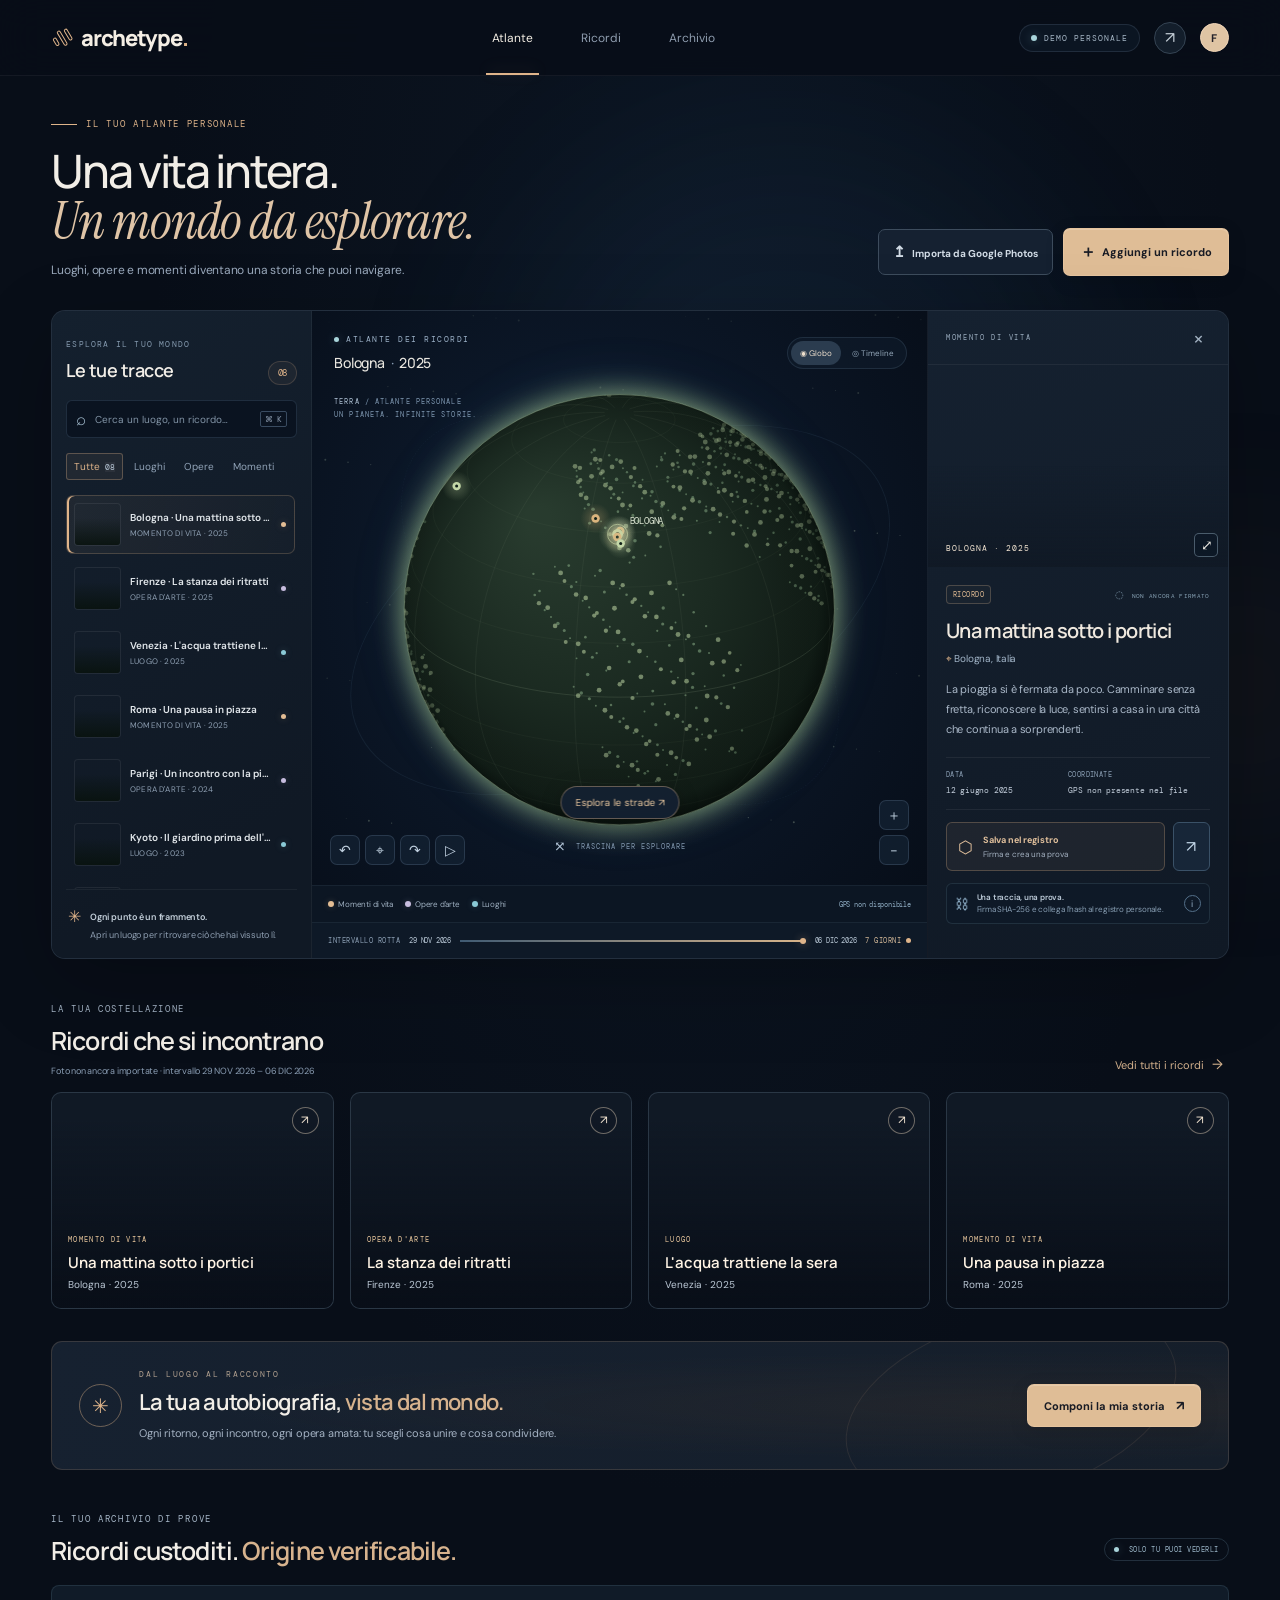
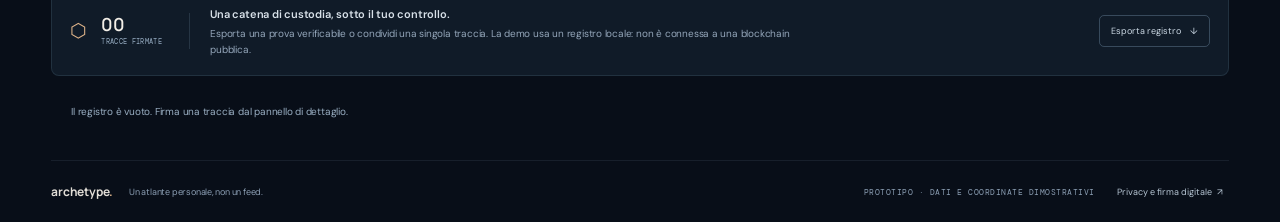
==== experience.html @ 2a70461a "Add files via upload" ====
<!doctype html>
<html lang="it">
  <head>
    <meta charset="utf-8" />
    <meta name="viewport" content="width=device-width, initial-scale=1" />
    <meta name="theme-color" content="#080e18" />
    <meta name="description" content="Esplora il tuo atlante personale nello spazio e nel tempo." />
    <title>Archetype — Atlante personale</title>
    <link rel="preconnect" href="https://fonts.googleapis.com" />
    <link rel="preconnect" href="https://fonts.gstatic.com" crossorigin />
    <link href="https://fonts.googleapis.com/css2?family=DM+Mono:wght@400;500&family=DM+Sans:wght@400;500;600;700&family=Manrope:wght@400;500;600;700;800&display=swap" rel="stylesheet" />
    <link rel="stylesheet" href="experience.css" />
    <script src="experience.js" defer></script>
    <style>
      .explorer-layout.detail-hidden{grid-template-columns:minmax(235px,285px) minmax(400px,1fr)}.explorer-layout.detail-hidden .detail-panel{display:none}@media(max-width:1240px){.explorer-layout.detail-hidden{grid-template-columns:minmax(220px,250px) minmax(350px,1fr)}}@media(max-width:980px){.explorer-layout.detail-hidden{grid-template-columns:230px minmax(0,1fr)}}@media(max-width:650px){.explorer-layout.detail-hidden{display:flex}.explorer-layout.detail-hidden .globe-stage{order:1}}
    </style>
    <style>
      .intro-actions{display:flex;align-items:center;gap:9px}.import-button{border:1px solid #71856e;background:#233127;color:#d1ddc4;border-radius:4px;padding:11px 13px;font-size:10px;font-weight:700;cursor:pointer}.import-button:hover{background:#304033}.import-button span{font-size:15px;margin-right:4px}.visually-hidden{position:absolute;width:1px;height:1px;padding:0;margin:-1px;overflow:hidden;clip:rect(0,0,0,0);white-space:nowrap;border:0}.photo-import-modal{width:min(570px,calc(100% - 24px))}.photo-import-modal h2{font-size:23px}.import-window{display:grid;gap:4px;padding:12px;border:1px solid #405141;border-radius:4px;background:#1a271e;margin:4px 0 13px}.import-window span{font:8px var(--mono);letter-spacing:.7px;color:#91a18c}.import-window strong{font:500 12px var(--mono);color:#d2dcc6}.import-window small{font-size:8px;color:#889588}.import-choices{display:grid;grid-template-columns:1fr 1fr;gap:9px}.import-choices button{display:grid;text-align:left;gap:5px;align-content:start;min-height:95px;padding:11px;border:1px solid #37463b;background:#17221b;border-radius:4px;cursor:pointer}.import-choices button:hover{border-color:#829578;background:#1d2a21}.import-choices button>span{font-size:18px;color:#c1d0ae}.import-choices button strong{font-size:9px;color:#d1dacb}.import-choices button small{font-size:8px;color:#8e9b8f;line-height:1.4}.picker-unavailable{display:flex;align-items:center;gap:8px;width:100%;margin-top:9px;padding:9px;border:1px dashed #354239;border-radius:4px;background:#101813;color:#657268;font-size:9px}.picker-unavailable>span{font-size:15px}.picker-unavailable small{font-size:8px}.picker-unavailable b{margin-left:auto;font:8px var(--mono);color:#7f8e80}.import-result{min-height:38px;padding:10px;margin-top:10px;border-radius:4px;background:#202a22;color:#aab6a5;font-size:9px;line-height:1.55}.import-result.success{border:1px solid #4b634a;color:#c4d2b3}.import-result.warning{border:1px solid #65553d;color:#d5c19c}.import-privacy{margin:10px 0 0}.import-status{margin:-9px 0 13px;color:#859385;font-size:9px}.route-photo-badge{position:absolute;top:9px;left:9px;padding:4px 6px;border:1px solid #d6e2c477;border-radius:3px;background:#0a130eb0;color:#e5eddc;font:7px var(--mono);letter-spacing:.4px}.imported-detail-image{background-size:cover!important;background-position:center!important}.route-note{color:#adc29e;font:8px var(--mono);margin-left:auto}.delete-local-data{width:100%;margin-top:9px;padding:9px;border:1px solid #67534a;border-radius:4px;background:#201b18;color:#d1b8a7;font:600 9px var(--mono);cursor:pointer}.delete-local-data:hover{background:#30221d}@media(max-width:650px){.intro-actions{width:100%;flex-wrap:wrap}.import-button,.record-button{font-size:9px;padding:10px}.import-choices{grid-template-columns:1fr}.import-choices button{min-height:74px}.import-status{line-height:1.5}}
    </style>
    <style>.route-range-label{font:8px var(--mono);white-space:nowrap;color:#9daa9b}.route-range-track{height:2px;flex:1;min-width:26px;position:relative;background:#3a493d}.route-range-track i{position:absolute;right:0;top:-2px;width:6px;height:6px;border-radius:50%;background:#c5d4af;box-shadow:0 0 7px #c5d4af}</style>
    <link href="https://fonts.googleapis.com/css2?family=Instrument+Serif:ital@0;1&display=swap" rel="stylesheet" />
    <link rel="preload" href="assets/earth-day.jpg" as="image" />
    <link rel="stylesheet" href="assets/leaflet.css" />
    <script src="assets/leaflet.js" defer></script>
    <link rel="stylesheet" href="atlas-visual.css" />
    <script src="atlas-visual.js" defer></script>
    <script src="photo-store.js" defer></script>
  </head>
  <body>
    <input id="photo-files" class="visually-hidden" type="file" multiple accept="image/jpeg,image/png,image/webp,image/heic,application/json,.json" />
    <input id="photo-folder" class="visually-hidden" type="file" multiple webkitdirectory directory accept="image/jpeg,image/png,image/webp,image/heic,application/json,.json" />
    <dialog id="photo-import-dialog" class="modal photo-import-modal"><button type="button" class="modal-close" aria-label="Chiudi">×</button><div class="overline">IMPORTA IL TUO ATLANTE</div><h2>Foto e luoghi, dagli ultimi 7 giorni.</h2><p class="modal-lede">Le foto vengono lette solo nel browser. Archetype usa data e coordinate EXIF oppure i file JSON abbinati da Google Takeout per posizionarle e ordinare il percorso. Nessun file viene caricato.</p><div class="import-window"><span>INTERVALLO ATTIVO</span><strong id="import-window-label">Ultimi 7 giorni</strong><small>Le foto fuori intervallo non entrano nella rotta.</small></div><div class="import-choices"><button type="button" id="choose-photo-files"><span>▧</span><strong>Seleziona foto e sidecar</strong><small>JPG/HEIC + file .json da Google Takeout</small></button><button type="button" id="choose-photo-folder"><span>▤</span><strong>Seleziona cartella Takeout</strong><small>Scegli la cartella estratta “Google Photos”</small></button></div><button type="button" class="picker-unavailable" id="configure-picker"><span>◎</span> Configura Google Photos Picker <small>OAuth, scope selettivo</small><b id="picker-state">DA CONFIGURARE</b></button><div id="import-result" class="import-result" role="status">Seleziona file locali oppure configura il Picker ufficiale.</div><div class="modal-hint import-privacy">Le foto importate e il registro firme sono salvati in IndexedDB/localStorage di questo browser; non vengono inviati al server. Il Client ID OAuth è una configurazione pubblica. Puoi cancellare questi dati qui sotto; gli originali su Google Foto non vengono modificati.</div><button type="button" id="delete-local-data" class="delete-local-data">Elimina foto, firme e Client ID da questo browser</button></dialog>
    <dialog id="google-config-dialog" class="modal small-modal"><button type="button" class="modal-close" aria-label="Chiudi">×</button><div class="overline">COLLEGAMENTO GOOGLE PHOTOS</div><h2>Configura l’accesso selettivo.</h2><p class="modal-lede">Inserisci il Web OAuth Client ID del tuo progetto Google Cloud. L’app chiederà solo lo scope <code>photospicker.mediaitems.readonly</code>; il token rimane in memoria e i file sono elaborati localmente.</p><label>Web OAuth Client ID<input id="google-client-id" type="text" autocomplete="off" placeholder="1234567890-abc…apps.googleusercontent.com" /></label><div class="chain-flow"><div><span>01</span>Abilita Google Photos Picker API nel progetto</div><div><span>02</span>Aggiungi l’origine locale autorizzata <code>http://localhost:4173</code></div><div><span>03</span>Usa la selezione Google Foto per il periodo indicato</div></div><div class="modal-hint">Richiede un Web OAuth Client ID e la preview su localhost. Non inserire client secret o token.</div><button type="button" id="connect-google-photos" class="modal-submit">Salva Client ID e collega <span>→</span></button><div id="google-auth-status" class="import-result" role="status">Client ID non configurato.</div></dialog>
    <div class="ambient ambient-one"></div><div class="ambient ambient-two"></div>
    <header class="topbar">
      <a class="brand" href="experience.html"><span class="brand-mark"><i></i><i></i><i></i></span>archetype<span class="brand-dot">.</span></a>
      <nav class="primary-nav" aria-label="Sezioni"><button class="nav-active" data-section="globe">Atlante</button><button data-section="memories">Ricordi</button><button data-section="proof">Archivio</button></nav>
      <div class="top-actions"><span class="demo-state"><i></i>DEMO PERSONALE</span><button class="icon-btn" id="open-share" aria-label="Condividi atlante">↗</button><button class="profile-btn" aria-label="Profilo">F</button></div>
    </header>

    <main>
      <section class="intro-row"><div><div class="overline"><span></span>IL TUO ATLANTE PERSONALE</div><h1>Una vita intera.<br /><em>Un mondo da esplorare.</em></h1><p>Luoghi, opere e momenti diventano una storia che puoi navigare.</p></div><div class="intro-actions"><button class="import-button" id="open-photo-import"><span>↥</span> Importa da Google Photos</button><button class="record-button" id="new-memory"><span>＋</span> Aggiungi un ricordo</button></div></section>

      <section id="explore-world" class="explorer-layout">
        <aside class="explore-rail">
          <div class="rail-heading"><div><span class="overline">ESPLORA IL TUO MONDO</span><h2>Le tue tracce</h2></div><span class="count-pill" id="trace-count">08</span></div>
          <label class="search-box"><span>⌕</span><input id="search" type="search" placeholder="Cerca un luogo, un ricordo…" aria-label="Cerca nel tuo atlante" /><kbd>⌘ K</kbd></label>
          <div class="filter-tabs" role="group" aria-label="Filtra le tracce"><button class="filter-active" data-filter="all">Tutte <span>08</span></button><button data-filter="places">Luoghi</button><button data-filter="art">Opere</button><button data-filter="moments">Momenti</button></div>
          <div class="place-list" id="place-list"></div>
          <div class="rail-note"><span class="note-orbit">✳</span><div><strong>Ogni punto è un frammento.</strong><p>Apri un luogo per ritrovare ciò che hai vissuto lì.</p></div></div>
        </aside>

        <section class="globe-stage" aria-label="Globo 3D interattivo">
          <div class="stage-top"><div><div class="stage-kicker"><i></i>ATLANTE DEI RICORDI</div><div class="stage-place" id="stage-place">Italia <span>·</span> 4 tracce</div></div><button class="view-switch" id="view-switch"><span class="view-active">◉ Globo</span><span>◎ Timeline</span></button></div>
          <div class="globe-wrap" id="globe-wrap">
            <div class="globe-aura"></div><div class="globe-orbit orbit-a"></div><div class="globe-orbit orbit-b"></div>
            <canvas id="globe" aria-label="Globo interattivo: trascina per ruotare, seleziona un punto per esplorare un ricordo"></canvas>
            <div class="globe-label label-europe"><i></i> EUROPA</div><div class="globe-label label-americas"><i></i> AMERICHE</div>
            <div class="globe-controls"><button id="rotate-left" aria-label="Ruota a sinistra">↶</button><button id="reset-globe" aria-label="Centra il globo">⌖</button><button id="rotate-right" aria-label="Ruota a destra">↷</button></div>
            <div class="globe-zoom"><button id="zoom-in" aria-label="Ingrandisci">＋</button><button id="zoom-out" aria-label="Riduci">−</button></div>
            <div class="drag-hint"><span>⤧</span> TRASCINA PER ESPLORARE</div>
          </div>
          <div class="globe-legend"><span><i class="legend-memory"></i>Momenti di vita</span><span><i class="legend-art"></i>Opere d'arte</span><span><i class="legend-place"></i>Luoghi</span><div class="coords" id="coords">44°30′ N &nbsp; 11°20′ E</div></div>
          <div class="time-scrubber"><span class="scrubber-label">INTERVALLO ROTTA</span><strong id="range-start" class="route-range-label">—</strong><div class="route-range-track"><i></i></div><strong id="range-end" class="route-range-label">—</strong><span class="scrubber-now">7 GIORNI <i></i></span></div>
        </section>

        <aside class="detail-panel" id="detail-panel">
          <div class="detail-top"><span class="overline" id="detail-type">MOMENTO DI VITA</span><button class="close-detail" id="close-detail" aria-label="Chiudi dettaglio">×</button></div>
          <div class="detail-image" id="detail-image"><span class="image-place-tag" id="image-place-tag">BOLOGNA · 2025</span><button class="image-expand" id="image-expand" aria-label="Espandi immagine">⤢</button></div>
          <div class="detail-copy"><div class="detail-meta"><span class="category-pill" id="category-pill">RICORDO</span><span class="verified" id="verified-state"><i>✓</i> VERIFICATO</span></div><h2 id="detail-title">Una mattina sotto i portici</h2><div class="detail-location" id="detail-location">⌖ <span>Bologna, Italia</span></div><p id="detail-description">La pioggia si è fermata da poco. Camminare senza fretta, riconoscere la luce, sentirsi a casa in una città che continua a sorprenderti.</p>
            <div class="detail-context"><div><span>DATA</span><strong id="detail-date">12 giugno 2025</strong></div><div><span>COORDINATE</span><strong id="detail-coordinates">44.4949, 11.3426</strong></div></div>
            <div class="detail-actions"><button class="save-button" id="anchor-button"><span>⬡</span><span><strong>Salva nel registro</strong><small>Firma e crea una prova</small></span></button><button class="share-button" id="share-item" aria-label="Condividi questa traccia">↗</button></div>
            <div class="chain-note"><span class="chain-icon">⛓</span><p><strong>Una traccia, una prova.</strong><br />Firma SHA-256 e collega l'hash al registro personale.</p><button id="chain-info" aria-label="Informazioni sul registro">i</button></div>
          </div>
        </aside>
      </section>

      <section class="memory-strip" id="memories"><div class="strip-head"><div><div class="overline">LA TUA COSTELLAZIONE</div><h2>Ricordi che si incontrano</h2><p class="import-status" id="import-status">Foto non ancora importate · intervallo 26 lug – 26 ott 2026</p></div><button id="all-memories">Vedi tutti i ricordi <span>→</span></button></div><div class="memory-grid" id="memory-grid"></div></section>

      <section class="story-band"><div class="story-symbol">✳</div><div><div class="overline">DAL LUOGO AL RACCONTO</div><h2>La tua autobiografia, <em>vista dal mondo.</em></h2><p>Ogni ritorno, ogni incontro, ogni opera amata: tu scegli cosa unire e cosa condividere.</p></div><button id="compose-story">Componi la mia storia <span>↗</span></button><div class="story-line"></div></section>

      <section class="proof-section" id="proof"><div class="proof-heading"><div><div class="overline">IL TUO ARCHIVIO DI PROVE</div><h2>Ricordi custoditi. <em>Origine verificabile.</em></h2></div><span class="private-badge"><i></i> SOLO TU PUOI VEDERLI</span></div><div class="proof-row"><div class="proof-stat"><span class="proof-glyph">⬡</span><strong id="saved-count">03</strong><small>TRACCE FIRMATE</small></div><div class="proof-description"><strong>Una catena di custodia, sotto il tuo controllo.</strong><p>Esporta una prova verificabile o condividi una singola traccia. La demo usa un registro locale: non è connessa a una blockchain pubblica.</p></div><button id="export-ledger" class="outline-button">Esporta registro <span>↓</span></button></div><div class="ledger-list" id="ledger-list"></div></section>
      <footer class="footer"><span class="brand-small">archetype<span>.</span></span><span>Un atlante personale, non un feed.</span><span class="footer-disclaimer">PROTO­TIPO · DATI E COORDINATE DIMOSTRATIVI</span><button id="privacy">Privacy e firma digitale <span>↗</span></button></footer>
    </main>

    <dialog id="memory-dialog" class="modal"><form id="memory-form"><button type="button" class="modal-close" aria-label="Chiudi">×</button><div class="overline">AGGIUNGI UNA TRACCIA</div><h2>Un nuovo frammento del tuo mondo.</h2><p class="modal-lede">Racconta il luogo, l'opera o il momento. Questa demo conserva i dati solo in questa sessione.</p><label>Titolo<input name="title" required maxlength="75" placeholder="Es. Il tramonto sul canale" /></label><div class="form-columns"><label>Luogo<input name="place" required placeholder="Città, Paese" /></label><label>Tipo<select name="type"><option value="moments">Momento di vita</option><option value="art">Opera d'arte</option><option value="places">Luogo</option></select></label></div><label>Il ricordo<textarea name="description" required rows="3" maxlength="280" placeholder="Che cosa vuoi ricordare di questo luogo?" ></textarea></label><div class="form-columns"><label>Latitudine<input name="lat" type="number" min="-90" max="90" step="0.0001" placeholder="44.4949" /></label><label>Longitudine<input name="lon" type="number" min="-180" max="180" step="0.0001" placeholder="11.3426" /></label></div><div class="modal-hint">I dati inseriti sono di esempio: nessun dato raggiunge un server.</div><button class="modal-submit" type="submit">Aggiungi al mio atlante <span>→</span></button></form></dialog>

    <dialog id="share-dialog" class="modal small-modal"><button type="button" class="modal-close" aria-label="Chiudi">×</button><div class="overline">CONDIVISIONE CONSAPEVOLE</div><h2>Questo ricordo è tuo. Tu scegli cosa mostrare.</h2><p class="modal-lede">Condividi la traccia selezionata oppure esporta una copia verificabile. Il link è dimostrativo e non pubblica contenuti.</p><label class="share-toggle"><input id="include-location" type="checkbox" checked /><span><strong>Includi il luogo</strong><small>Nascondi le coordinate precise quando condividi.</small></span><i></i></label><label class="share-toggle"><input id="include-story" type="checkbox" checked /><span><strong>Includi il racconto</strong><small>La descrizione del momento è visibile nel link.</small></span><i></i></label><div class="share-actions"><button id="copy-share" class="outline-button">Copia link demo <span>↗</span></button><button id="download-memory" class="modal-submit">Esporta .archtype <span>↓</span></button></div><p class="privacy-caption">🔒 Nessun ricordo viene pubblicato senza una tua azione.</p></dialog>

    <dialog id="chain-dialog" class="modal small-modal"><button type="button" class="modal-close" aria-label="Chiudi">×</button><div class="overline">REGISTRO PERSONALE</div><h2>La prova digitale della tua traccia.</h2><p class="modal-lede">Creiamo una firma SHA-256 del file e la colleghiamo al record precedente con un hash. Questa simulazione resta nel browser: per una blockchain reale servono wallet, rete e smart contract.</p><div class="chain-flow"><div><span>01</span>Contenuto del ricordo</div><div><span>02</span>Firma SHA-256</div><div><span>03</span>Hash collegato al registro</div></div><div class="modal-hint">La firma rileva modifiche successive: non certifica da sola che il ricordo sia vero o abbia valore legale.</div></dialog>

    <div class="toast" id="toast" role="status" aria-live="polite"></div>
  </body>
</html>
---- experience.css ----
:root{color-scheme:dark;--bg:#09120f;--panel:#121c18;--panel2:#17231d;--line:#293a31;--line2:#35473b;--text:#edf0e7;--muted:#8e9b90;--soft:#b9c4b6;--sage:#bdcdaa;--gold:#d2ae7e;--mono:"DM Mono",monospace;--sans:"DM Sans",sans-serif;--display:Manrope,"DM Sans",sans-serif}*{box-sizing:border-box}html{scroll-behavior:smooth}body{margin:0;min-height:100vh;background:radial-gradient(ellipse at 68% 15%,#19271f 0,#0c1611 38%,#09120f 76%);color:var(--text);font:14px var(--sans);letter-spacing:-.015em}button,input,select,textarea{font:inherit}button{color:inherit}button:focus-visible,input:focus-visible,select:focus-visible,textarea:focus-visible{outline:2px solid #c8d6b4;outline-offset:2px}.ambient{position:fixed;border-radius:50%;filter:blur(90px);opacity:.08;pointer-events:none;z-index:-1}.ambient-one{height:440px;width:440px;background:#749070;top:130px;left:38%}.ambient-two{height:330px;width:330px;background:#9c774c;right:-130px;top:520px}.topbar{height:70px;padding:0 clamp(20px,4vw,64px);border-bottom:1px solid #29362e9e;display:flex;align-items:center;justify-content:space-between;position:sticky;top:0;background:#0b1410e8;backdrop-filter:blur(16px);z-index:8}.brand{display:flex;align-items:center;gap:9px;color:#f0f0e8;text-decoration:none;font:800 20px var(--display);letter-spacing:-1.3px}.brand-dot{color:#bdcda8;margin-left:-9px}.brand-mark{height:22px;width:21px;display:flex;align-items:center;justify-content:center;gap:3px;transform:rotate(-31deg)}.brand-mark i{display:block;width:4px;border:1px solid #c3d0b2;border-radius:7px}.brand-mark i:nth-child(1){height:9px}.brand-mark i:nth-child(2){height:17px}.brand-mark i:nth-child(3){height:13px}.primary-nav{display:flex;gap:29px;height:100%;align-items:center}.primary-nav button{height:100%;position:relative;border:0;background:none;color:#89978a;font-size:11px;cursor:pointer}.primary-nav button:hover,.primary-nav .nav-active{color:#dfe7d7}.primary-nav .nav-active:after{content:"";position:absolute;bottom:0;left:0;right:0;height:2px;background:#bcccaa}.top-actions{display:flex;align-items:center;gap:14px}.demo-state{font:9px var(--mono);letter-spacing:1px;color:#9ba997;border:1px solid #34463a;border-radius:20px;padding:7px 9px;display:flex;gap:7px;align-items:center}.demo-state i,.private-badge i,.stage-kicker i{height:6px;width:6px;display:inline-block;border-radius:50%;background:#b7c99f;box-shadow:0 0 8px #b7c99f70}.icon-btn,.profile-btn{display:grid;place-items:center;border-radius:50%;cursor:pointer}.icon-btn{width:32px;height:32px;color:#becbb3;background:#17221b;border:1px solid #344137;font-size:16px}.profile-btn{width:29px;height:29px;color:#172018;background:#a8b994;border:1px solid #c5d1b5;font-size:11px;font-weight:700}main{max-width:1720px;margin:auto;padding:34px clamp(20px,4vw,64px) 0}.intro-row{display:flex;align-items:flex-end;justify-content:space-between;margin-bottom:23px;gap:20px}.overline{font:9px var(--mono);letter-spacing:1.25px;color:#91a18e}.intro-row .overline{display:flex;align-items:center;gap:9px}.intro-row .overline span{width:17px;height:1px;background:#adbd9c}.intro-row h1{font:600 clamp(30px,3.3vw,43px)/1.1 var(--display);letter-spacing:-2px;margin:12px 0 8px}.intro-row h1 em,.proof-heading h2 em,.story-band h2 em{font-style:normal;color:#bacba6}.intro-row p{margin:0;color:#94a092;font-size:12px}.record-button,.modal-submit{border:0;background:#c1d0ad;color:#172019;padding:12px 15px;border-radius:4px;font-size:11px;font-weight:700;cursor:pointer;transition:.18s}.record-button:hover,.modal-submit:hover{background:#d5e0c2;transform:translateY(-1px)}.record-button span{font-size:16px;vertical-align:-1px;margin-right:3px}.explorer-layout{display:grid;grid-template-columns:minmax(235px,285px) minmax(400px,1fr) minmax(280px,328px);border:1px solid #2d3b32;border-radius:8px;background:#0e1813c9;overflow:hidden;min-height:574px;box-shadow:0 22px 80px #00000025}.explore-rail{padding:18px 14px 14px;border-right:1px solid #28382e;display:flex;flex-direction:column;min-height:574px}.rail-heading{display:flex;align-items:center;justify-content:space-between}.rail-heading h2{font:600 16px var(--display);letter-spacing:-.5px;margin:5px 0 14px}.count-pill{margin-top:13px;border-radius:20px;background:#243127;border:1px solid #39483b;padding:4px 7px;font:9px var(--mono);color:#c5d1b9}.search-box{height:34px;border:1px solid #304036;border-radius:4px;background:#111c16;display:flex;align-items:center;gap:7px;padding:0 9px;color:#a8b69e}.search-box>span{font-size:17px}.search-box input{min-width:0;flex:1;background:none;border:0;color:#e7ebdf;outline:none;font-size:10px}.search-box input::placeholder{color:#748176}.search-box kbd{font:8px var(--mono);color:#718074;border:1px solid #334037;padding:2px 4px;border-radius:2px}.filter-tabs{display:flex;gap:4px;margin:12px 0 9px;overflow:auto}.filter-tabs button{display:flex;align-items:center;gap:5px;white-space:nowrap;border:1px solid transparent;border-radius:3px;background:transparent;color:#869386;padding:6px 7px;font-size:9px;cursor:pointer}.filter-tabs button.filter-active{color:#dbe4d4;background:#263328;border-color:#3b4d3c}.filter-tabs button span{color:#a6b297;font:8px var(--mono)}.place-list{display:grid;gap:5px;max-height:336px;overflow:auto;padding-right:2px}.place-item{display:grid;grid-template-columns:60px 1fr 14px;align-items:center;gap:9px;width:100%;padding:6px;text-align:left;border:1px solid transparent;border-radius:5px;background:transparent;cursor:pointer;transition:.18s}.place-item:hover,.place-item.current{background:#202e25;border-color:#34463a}.place-thumb,.memory-thumb,.detail-image{background-image:url("assets/memory-atlas.png");background-size:200% 200%;background-repeat:no-repeat}.tile-bologna{background-position:0 0}.tile-florence{background-position:100% 0}.tile-venice{background-position:0 100%}.tile-rome{background-position:100% 100%}.place-thumb{height:49px;border-radius:3px;position:relative;overflow:hidden}.place-thumb:after,.memory-thumb:after{content:"";position:absolute;inset:35% 0 0;background:linear-gradient(transparent,#08120ddd)}.place-copy{min-width:0}.place-copy strong,.place-copy small{display:block;overflow:hidden;text-overflow:ellipsis;white-space:nowrap}.place-copy strong{font-size:10px;font-weight:600;color:#dbe1d6}.place-copy small{color:#849185;font-size:9px;margin-top:4px}.place-indicator{width:7px;height:7px;border-radius:50%;background:#b9cba2;box-shadow:0 0 8px #b9cba28c}.place-indicator.art{background:#dbb77f;box-shadow:0 0 8px #dbb77f8c}.place-indicator.place{background:#92bac0;box-shadow:0 0 8px #92bac08c}.rail-note{display:flex;gap:9px;border-top:1px solid #29372e;padding:13px 2px 0;margin-top:auto}.note-orbit{font-size:16px;color:#c6d4b3}.rail-note strong{font-size:9px;font-weight:600;color:#bec8b9}.rail-note p{font-size:9px;color:#829085;line-height:1.5;margin:4px 0 0}.globe-stage{position:relative;min-width:0;border-right:1px solid #28382e;background:radial-gradient(ellipse at 50% 45%,#15231c 0,#101a15 48%,#0c1511 87%);display:flex;flex-direction:column}.stage-top{position:absolute;top:18px;left:20px;right:18px;z-index:3;display:flex;align-items:center;justify-content:space-between;pointer-events:none}.stage-top>*{pointer-events:auto}.stage-kicker{display:flex;align-items:center;gap:7px;color:#98a695;font:8px var(--mono);letter-spacing:1px}.stage-kicker i{width:5px;height:5px}.stage-place{font:500 13px var(--display);margin-top:6px;color:#e1e7da}.stage-place span{color:#79887b;padding:0 3px}.view-switch{display:flex;gap:2px;padding:3px;background:#111a15;border:1px solid #354338;border-radius:4px;color:#829084;font-size:9px;cursor:pointer}.view-switch span{padding:6px 7px}.view-switch .view-active{background:#2c3a2f;color:#e0e7d7;border-radius:3px}.globe-wrap{position:relative;flex:1;min-height:470px;overflow:hidden;touch-action:none}.globe-wrap:before{content:"";position:absolute;inset:7% 7% 0;background:radial-gradient(ellipse at center,#26382d40,transparent 65%);pointer-events:none}.globe-aura{position:absolute;left:50%;top:51%;width:min(74%,460px);aspect-ratio:1;transform:translate(-50%,-50%);border-radius:50%;background:radial-gradient(circle,#243b2d40 0,#19281d30 51%,transparent 70%);filter:blur(10px)}.globe-orbit{position:absolute;left:50%;top:51%;border:1px solid #a6bf9c12;border-radius:50%;pointer-events:none}.orbit-a{width:min(86%,550px);aspect-ratio:1;transform:translate(-50%,-50%) rotate(-18deg) scaleY(.39)}.orbit-b{width:min(75%,475px);aspect-ratio:1;transform:translate(-50%,-50%) rotate(27deg) scaleY(.32);border-style:dashed;opacity:.8}#globe{position:absolute;width:100%;height:100%;inset:0;cursor:grab}#globe:active{cursor:grabbing}.globe-label{position:absolute;z-index:2;font:8px var(--mono);letter-spacing:.9px;color:#718274;pointer-events:none}.globe-label i{display:inline-block;width:4px;height:4px;border-radius:50%;background:#8fa787;margin-right:5px;vertical-align:2px}.label-europe{left:70%;top:37%}.label-americas{left:14%;top:50%}.globe-controls,.globe-zoom{position:absolute;z-index:2;display:grid;gap:4px}.globe-controls{left:15px;bottom:22px;grid-template-columns:repeat(3,29px)}.globe-zoom{right:15px;bottom:22px}.globe-controls button,.globe-zoom button{width:28px;height:28px;background:#131e18e6;border:1px solid #35443a;border-radius:4px;color:#acb9a6;font-size:14px;cursor:pointer}.globe-controls button:hover,.globe-zoom button:hover{background:#2c3b30;color:#e4ecd9}.drag-hint{position:absolute;bottom:30px;left:50%;transform:translateX(-50%);color:#748276;white-space:nowrap;font:8px var(--mono);letter-spacing:.8px}.drag-hint span{font-size:14px;vertical-align:-2px;margin-right:4px;color:#9bab94}.globe-legend{display:flex;align-items:center;gap:13px;padding:10px 16px;border-top:1px solid #26352b;color:#8c998d;font-size:8px}.globe-legend span{white-space:nowrap}.globe-legend i{display:inline-block;width:6px;height:6px;border-radius:50%;margin-right:4px}.legend-memory{background:#c1d1a9;box-shadow:0 0 5px #c1d1a9}.legend-art{background:#d5ad78;box-shadow:0 0 5px #d5ad78}.legend-place{background:#91b8bd;box-shadow:0 0 5px #91b8bd}.coords{margin-left:auto;color:#839184;font:8px var(--mono);white-space:nowrap}.time-scrubber{display:flex;align-items:center;gap:9px;padding:10px 15px 12px;border-top:1px solid #27362c;color:#7f8c7e}.scrubber-label,.scrubber-now{font:8px var(--mono);letter-spacing:.5px;white-space:nowrap}.scrubber-year{font:8px var(--mono);color:#9ca99a}.current-year{color:#d3dec6}.time-scrubber input{min-width:30px;flex:1;height:2px;accent-color:#c3d3ae}.scrubber-now{color:#b7c6a7}.scrubber-now i{display:inline-block;width:5px;height:5px;border-radius:50%;background:#b8ca9f}.detail-panel{background:#121b16;display:flex;flex-direction:column;min-width:0}.detail-top{height:47px;padding:0 14px;display:flex;align-items:center;justify-content:space-between;border-bottom:1px solid #27362d}.detail-top .overline{font-size:8px}.close-detail{background:none;border:0;color:#849185;font-size:20px;cursor:pointer}.detail-image{height:184px;background-size:200% 200%;background-position:0 0;position:relative;transition:background-position .3s}.detail-image:after{content:"";position:absolute;inset:50% 0 0;background:linear-gradient(transparent,#111a15dc)}.image-place-tag,.image-expand{z-index:1;position:absolute;bottom:10px}.image-place-tag{left:12px;color:#e5e7dc;font:8px var(--mono);letter-spacing:.5px}.image-expand{right:10px;background:#101812a8;border:1px solid #a4b29b55;border-radius:3px;width:24px;height:24px;cursor:pointer}.detail-copy{padding:14px 14px 13px}.detail-meta{display:flex;align-items:center;justify-content:space-between;gap:5px}.category-pill{border:1px solid #685540;color:#dfbb8b;font:8px var(--mono);letter-spacing:.5px;padding:4px 6px;border-radius:2px}.category-pill.type-moments{color:#d9ba8e;border-color:#685540}.category-pill.type-art{color:#d3b59b;border-color:#6f5142}.category-pill.type-places{color:#99c1c0;border-color:#3c5c58}.verified{color:#9aac8d;font:8px var(--mono);letter-spacing:.35px}.verified i{font-style:normal;font-size:10px;margin-right:3px}.detail-copy h2{font:600 18px/1.2 var(--display);letter-spacing:-.6px;margin:12px 0 7px}.detail-location{font-size:10px;color:#9aa799}.detail-location:first-letter{color:#b9c8a8}.detail-copy>p{font-size:10px;color:#abb5a7;line-height:1.65;margin:11px 0 15px;min-height:52px}.detail-context{display:grid;grid-template-columns:1fr 1.2fr;border-top:1px solid #2b392f;border-bottom:1px solid #2b392f;padding:10px 0;gap:4px}.detail-context span,.detail-context strong{display:block}.detail-context span{font:8px var(--mono);letter-spacing:.4px;color:#77867a}.detail-context strong{font:9px var(--mono);font-weight:400;color:#bdc7b8;margin-top:5px}.detail-actions{display:flex;gap:8px;margin:12px 0}.save-button{flex:1;min-width:0;display:flex;align-items:center;gap:10px;text-align:left;background:#29382d;border:1px solid #4c614c;border-radius:4px;padding:9px;color:#c8d5b9;cursor:pointer}.save-button:hover{background:#354735}.save-button>span:first-child{font-size:17px}.save-button strong,.save-button small{display:block}.save-button strong{font-size:9px}.save-button small{font-size:8px;color:#98a895;margin-top:3px}.share-button{width:37px;background:#18241c;border:1px solid #3a4c3d;border-radius:4px;color:#c2d0b0;font-size:16px;cursor:pointer}.share-button:hover{background:#28392d}.chain-note{display:flex;align-items:center;gap:8px;border:1px solid #2e3d32;background:#17231b;border-radius:4px;padding:8px}.chain-icon{font-size:14px;color:#c4d1b5}.chain-note p{font-size:8px;color:#909d90;line-height:1.45;margin:0;flex:1}.chain-note strong{color:#bbc7b7;font-weight:600}.chain-note button{width:17px;height:17px;border:1px solid #536250;border-radius:50%;background:none;color:#9eae94;font-size:9px;cursor:pointer}.memory-strip{padding:38px 0 30px}.strip-head,.proof-heading{display:flex;align-items:flex-end;justify-content:space-between}.strip-head h2,.proof-heading h2{font:600 23px var(--display);letter-spacing:-1px;margin:6px 0 15px}.strip-head>button{border:0;background:none;color:#aebd9e;font-size:10px;cursor:pointer;margin-bottom:18px}.strip-head>button span{font-size:14px;margin-left:5px}.memory-grid{display:grid;grid-template-columns:repeat(4,minmax(0,1fr));gap:11px}.memory-card{position:relative;min-width:0;height:184px;border:1px solid #35443a;border-radius:5px;overflow:hidden;background:#17211a;cursor:pointer;text-align:left;padding:0;transition:transform .2s,border-color .2s}.memory-card:hover{transform:translateY(-3px);border-color:#839579}.memory-thumb{position:absolute;inset:0;background-size:200% 200%;transition:transform .4s}.memory-card:hover .memory-thumb{transform:scale(1.04)}.memory-thumb:after{inset:25% 0 0;background:linear-gradient(transparent,#08100de8 93%)}.memory-card-copy{position:absolute;z-index:1;left:12px;right:12px;bottom:12px}.memory-card-type{font:8px var(--mono);letter-spacing:.65px;color:#d2c29d}.memory-card h3{font:600 14px var(--display);margin:5px 0 3px}.memory-card p{margin:0;font-size:9px;color:#b8c0b3}.card-arrow{position:absolute;right:11px;top:11px;z-index:1;width:23px;height:23px;border:1px solid #f4f0d255;border-radius:50%;display:grid;place-items:center;color:white;font-size:12px;background:#0b130e5c}.story-band{position:relative;display:flex;align-items:center;gap:17px;border:1px solid #344437;border-radius:6px;padding:21px 23px;background:radial-gradient(ellipse at 83% 50%,#334232 0,#1c2a20 47%,#142018 100%);overflow:hidden}.story-symbol{height:37px;width:37px;display:grid;place-items:center;border:1px solid #77886c;border-radius:50%;color:#d3dfbc;font-size:20px;flex:none}.story-band>div:nth-child(2){position:relative;z-index:1}.story-band h2{font:600 19px var(--display);letter-spacing:-.7px;margin:5px 0}.story-band p{font-size:10px;color:#aab5a5;margin:0}.story-band>button{position:relative;z-index:1;margin-left:auto;padding:10px 12px;border:1px solid #809274;border-radius:3px;background:#c1d0ad;color:#172018;font-size:10px;font-weight:700;white-space:nowrap;cursor:pointer}.story-band>button span{font-size:13px;margin-left:8px}.story-line{position:absolute;right:4%;height:140px;width:280px;border:1px solid #b9cf9b1b;border-radius:50%;transform:rotate(-16deg);pointer-events:none}.proof-section{padding:38px 0 20px}.proof-heading{align-items:center}.proof-heading h2{margin-bottom:17px}.private-badge{border:1px solid #35473b;color:#95a494;border-radius:20px;padding:6px 9px;font:8px var(--mono);letter-spacing:.5px}.private-badge i{width:5px;height:5px;margin-right:5px}.proof-row{display:flex;align-items:center;gap:20px;border:1px solid #2b3b31;border-radius:5px;background:#111a15;padding:13px 15px}.proof-stat{width:120px;display:grid;grid-template-columns:31px auto;grid-template-rows:22px 14px;align-items:center;border-right:1px solid #334238}.proof-glyph{grid-row:span 2;font-size:19px;color:#bdcca8}.proof-stat strong{font:600 18px var(--display)}.proof-stat small{font:7px var(--mono);color:#879486;letter-spacing:.35px}.proof-description{flex:1}.proof-description strong{font-size:10px;font-weight:600}.proof-description p{font-size:9px;line-height:1.55;color:#89968a;margin:4px 0 0;max-width:580px}.outline-button{background:transparent;border:1px solid #465848;color:#bcc9ae;border-radius:3px;padding:9px 11px;font-size:9px;white-space:nowrap;cursor:pointer}.outline-button:hover{background:#253429}.outline-button span{margin-left:7px}.ledger-list{display:grid;gap:6px;margin-top:8px}.ledger-item{display:grid;grid-template-columns:24px minmax(0,1fr) 115px auto;align-items:center;gap:9px;border:1px solid #29372e;border-radius:4px;padding:9px 12px;background:#101913}.ledger-badge{height:20px;width:20px;display:grid;place-items:center;border-radius:50%;background:#27362a;color:#c3d0b0;font-size:10px}.ledger-item strong,.ledger-item small{display:block}.ledger-item strong{font-size:9px;font-weight:500;color:#c7d1c0}.ledger-item small{font:8px var(--mono);color:#788779;margin-top:3px;white-space:nowrap;overflow:hidden;text-overflow:ellipsis}.ledger-hash{font:8px var(--mono);color:#9eaf95;white-space:nowrap}.ledger-state{font:8px var(--mono);color:#9eaf95}.footer{display:flex;align-items:center;gap:16px;padding:15px 0 19px;border-top:1px solid #28362d;color:#788678;font-size:9px}.brand-small{font:700 12px var(--display);color:#b8c4ad}.brand-small span{color:#c4d2ac}.footer-disclaimer{margin-left:auto;font:8px var(--mono);letter-spacing:.5px}.footer button{border:0;background:none;color:#9baa91;font-size:9px;cursor:pointer}.footer button span{margin-left:3px}.modal{width:min(520px,calc(100% - 24px));border:1px solid #425242;border-radius:8px;background:#121c16;color:var(--text);padding:25px;box-shadow:0 30px 100px #000b}.modal::backdrop{background:#040b08c9;backdrop-filter:blur(6px)}.modal form{display:grid}.modal-close{position:absolute;right:15px;top:12px;border:0;background:none;color:#9ca99c;font-size:22px;cursor:pointer}.modal h2{font:600 22px/1.2 var(--display);letter-spacing:-.7px;margin:9px 22px 8px 0}.modal-lede{font-size:10px;line-height:1.6;color:#9ca99d;margin:0 0 18px}.modal label{display:block;color:#b9c5b6;font-size:9px;margin:9px 0}.modal input:not([type=checkbox]),.modal select,.modal textarea{display:block;width:100%;margin-top:6px;background:#0c1510;border:1px solid #35443a;border-radius:3px;padding:10px;color:#e9eee4;font-size:10px;outline:none}.modal input:focus,.modal textarea:focus,.modal select:focus{border-color:#9cae8e}.form-columns{display:grid;grid-template-columns:1fr 1fr;gap:10px}.modal-hint{border-left:2px solid #b6c69f;background:#202b22;padding:9px 10px;color:#a3b09e;font-size:9px;margin:10px 0 13px}.modal-submit{width:100%;text-align:center;padding:11px}.modal-submit span{margin-left:8px}.small-modal{width:min(445px,calc(100% - 24px));padding:26px}.small-modal h2{font-size:21px}.share-toggle{display:flex!important;align-items:center;gap:10px;border:1px solid #2f3d33;border-radius:4px;padding:11px!important;margin:7px 0!important;cursor:pointer}.share-toggle input{accent-color:#b9caa4}.share-toggle span{flex:1}.share-toggle strong,.share-toggle small{display:block}.share-toggle strong{font-size:10px;color:#d0d9c9}.share-toggle small{font-size:8px;color:#8e9a8d;margin-top:4px}.share-actions{display:grid;grid-template-columns:1fr 1fr;gap:9px;margin-top:12px}.share-actions .outline-button,.share-actions .modal-submit{font-size:9px}.privacy-caption{text-align:center;color:#7f8c80;font-size:8px;margin:15px 0 0}.chain-flow{display:grid;gap:0;border:1px solid #2c3b31;border-radius:4px;margin:17px 0 12px}.chain-flow div{padding:11px;border-bottom:1px solid #2b3a30;font-size:10px;color:#c1cbbb}.chain-flow div:last-child{border:0}.chain-flow span{font:9px var(--mono);color:#b7c79e;margin-right:12px}.toast{position:fixed;bottom:22px;left:50%;transform:translate(-50%,14px);padding:10px 15px;background:#cedbb9;color:#19221a;font-size:10px;font-weight:700;border-radius:4px;opacity:0;pointer-events:none;transition:.22s;z-index:20;box-shadow:0 8px 30px #0008}.toast.visible{opacity:1;transform:translate(-50%,0)}.empty-state{font-size:10px;line-height:1.6;color:#94a091;padding:20px}.timeline-mode .globe-aura{background:radial-gradient(circle,#4b603940,#1d2a2130 53%,transparent 70%)}.timeline-mode .globe-orbit{border-color:#c8d7aa3c}.hidden-item{display:none!important}@media(max-width:1240px){main{padding-left:28px;padding-right:28px}.explorer-layout{grid-template-columns:minmax(220px,250px) minmax(350px,1fr) minmax(260px,300px)}.place-item{grid-template-columns:52px 1fr 10px;gap:7px}.detail-image{height:154px}.detail-copy{padding:11px}.detail-copy h2{font-size:16px}.globe-legend{gap:8px}.globe-wrap{min-height:450px}}@media(max-width:980px){.explorer-layout{grid-template-columns:230px minmax(0,1fr)}.detail-panel{grid-column:1/-1;display:grid;grid-template-columns:240px 1fr;border-top:1px solid #28382e}.detail-top{position:absolute;right:0;top:auto;transform:translateY(-999px)}.detail-image{height:auto;min-height:220px}.detail-copy{padding:15px 18px}.detail-copy>p{min-height:0}.globe-stage{border-right:0}.explore-rail{min-height:0}.place-list{max-height:360px}.globe-wrap{min-height:455px}}@media(max-width:650px){.topbar{height:58px;padding:0 14px}.brand{font-size:18px}.primary-nav{gap:12px}.primary-nav button{font-size:9px}.demo-state{display:none}.top-actions{gap:7px}main{padding:23px 13px 0}.intro-row{align-items:flex-start;flex-direction:column;gap:13px;margin-bottom:15px}.intro-row h1{font-size:31px}.record-button{align-self:flex-start}.explorer-layout{display:flex;flex-direction:column;overflow:visible}.explore-rail{order:2;border-right:0;border-top:1px solid #29382e;padding:13px;min-height:0}.rail-heading h2{margin-bottom:9px}.search-box{height:36px}.filter-tabs{margin:9px 0 7px}.place-list{grid-template-columns:repeat(2,minmax(0,1fr));max-height:190px;overflow:auto}.place-item{grid-template-columns:45px 1fr 9px;padding:4px;gap:6px}.place-thumb{height:41px}.place-copy strong{font-size:9px}.place-copy small{font-size:8px}.rail-note{display:none}.globe-stage{order:1;border:0;border-bottom:1px solid #29382e}.globe-wrap{min-height:380px}.stage-top{left:13px;right:12px;top:13px}.view-switch{font-size:8px}.label-europe{left:72%;top:36%}.label-americas{left:10%;top:51%}.globe-controls{left:9px;bottom:14px}.globe-zoom{right:8px;bottom:14px}.drag-hint{bottom:23px;font-size:7px}.globe-legend{flex-wrap:wrap;padding:8px 10px;gap:6px 11px}.coords{width:100%;margin:1px 0 0}.time-scrubber{padding:9px 10px}.scrubber-label{display:none}.detail-panel{order:3;display:grid;grid-template-columns:110px 1fr;min-height:0}.detail-top{display:none}.detail-image{min-height:100%;height:auto;background-size:210% 210%}.detail-copy{padding:12px}.detail-copy h2{font-size:15px}.detail-copy>p{font-size:9px;margin:8px 0}.detail-context{grid-template-columns:1fr;gap:6px;padding:7px 0}.detail-context strong{font-size:8px}.detail-actions{margin:8px 0}.save-button{padding:7px}.save-button>span:first-child{display:none}.chain-note{padding:6px}.chain-note p{font-size:7px}.memory-strip{padding:28px 0 23px}.strip-head h2,.proof-heading h2{font-size:20px}.memory-grid{grid-template-columns:repeat(2,minmax(0,1fr));gap:8px}.memory-card{height:155px}.memory-card h3{font-size:12px}.story-band{padding:15px;align-items:flex-start;gap:11px;flex-wrap:wrap}.story-symbol{height:30px;width:30px;font-size:16px}.story-band>div:nth-child(2){width:calc(100% - 43px)}.story-band h2{font-size:16px}.story-band p{font-size:9px;line-height:1.45}.story-band>button{margin:2px 0 0 41px}.story-line{right:-23%;top:0}.proof-section{padding:28px 0 16px}.proof-heading{align-items:flex-start;flex-direction:column}.proof-heading h2{margin-bottom:11px}.proof-row{gap:10px;padding:10px;flex-wrap:wrap}.proof-stat{width:79px;grid-template-columns:22px auto}.proof-glyph{font-size:15px}.proof-stat strong{font-size:16px}.proof-stat small{font-size:6px}.proof-description{min-width:calc(100% - 100px);order:2}.proof-description p{font-size:8px}.proof-row>.outline-button{margin-left:auto}.ledger-item{grid-template-columns:20px minmax(0,1fr) auto;gap:7px;padding:8px}.ledger-item>div:nth-child(2){min-width:0}.ledger-hash{display:none}.footer{flex-wrap:wrap;gap:8px}.footer-disclaimer{margin-left:0}.footer button{margin-left:auto}.form-columns,.share-actions{grid-template-columns:1fr}.modal{padding:21px}.small-modal{padding:23px}}
---- atlas-visual.css ----
/* Visual layer: independent of photo import, memory and ledger features. */
:root {
  --bg: #080e18;
  --panel: #101925;
  --panel2: #162231;
  --line: #263443;
  --line2: #3a4b5a;
  --text: #f2eee7;
  --muted: #93a4b6;
  --soft: #c4cbd2;
  --sage: #b8d6df;
  --gold: #e2b98b;
  --copper: #dfb48a;
  --ice: #9ccfdf;
}
html { scroll-padding-top: 100px; }
body {
  background: radial-gradient(ellipse at 54% 20%, #15273b50, transparent 55%), #080e18;
  color: var(--text);
  -webkit-font-smoothing: antialiased;
}
::selection { background: #dfb48a40; color: #fff8ec; }
button, a, input, textarea, select { -webkit-tap-highlight-color: transparent; }
button { transition: background .22s, border-color .22s, color .22s, box-shadow .22s, transform .22s; }
button:focus-visible, a:focus-visible, input:focus-visible, select:focus-visible, textarea:focus-visible {
  outline: 2px solid var(--ice); outline-offset: 4px;
}
.ambient-one { background: #3976ab; opacity: .08; width: 600px; height: 600px; }
.ambient-two { background: #b17f51; opacity: .05; }
.topbar { height: 76px; border-color: #ffffff0d; background: #080e18d9; backdrop-filter: blur(22px); }
.brand { color: #f4eee4; font-size: 22px; }
.brand-dot, .brand-small span { color: var(--copper); }
.brand-mark i { border-color: var(--copper); }
.primary-nav { gap: 36px; }
.primary-nav button { color: #8f9daf; font-size: 12px; }
.primary-nav button:hover, .primary-nav .nav-active { color: #f4eee4; }
.primary-nav .nav-active:after { background: var(--copper); height: 2px; box-shadow: 0 -3px 16px #dfb48a33; }
.demo-state { color: #a7b8c7; border-color: #3c4d5e70; background: #13203070; font-size: 8px; padding: 8px 11px; }
.demo-state i, .private-badge i, .stage-kicker i { background: #a9d5db; box-shadow: 0 0 10px #9ccfdf55; }
.profile-btn { background: #dfc4a3; color: #222029; border-color: #f0d5b7; }
.icon-btn { color: #c4ced7; background: #131e2b; border-color: #354453; }
main { max-width: 1660px; padding-top: 42px; }
.intro-row { margin-bottom: 30px; gap: 28px; }
.overline { color: #a7b7c8; font-size: 9px; letter-spacing: 1.7px; }
.intro-row .overline { color: var(--copper); }
.intro-row .overline span { background: var(--copper); width: 26px; }
.intro-row h1 { font-size: clamp(37px, 3.6vw, 57px); font-weight: 500; line-height: 1.06; letter-spacing: -2.3px; margin: 17px 0 14px; }
.intro-row h1 em { font: italic 400 1.12em/.99 "Instrument Serif", Georgia, serif; color: #dfc4a6; letter-spacing: -1.1px; }
.intro-row p { color: #9baabd; font-size: 12px; line-height: 1.6; }
.intro-actions { gap: 10px; padding-bottom: 4px; }
.record-button, .modal-submit, .story-band>button {
  background: #dfbd96; color: #181b24; border: 1px solid #f2d3ae55; border-radius: 7px;
  box-shadow: inset 0 1px 0 #ffffff30, 0 5px 20px #0000001a; padding: 12px 16px; font-size: 11px;
}
.record-button:hover, .modal-submit:hover, .story-band>button:hover { background: #efd1ad; box-shadow: 0 5px 24px #dfb48a18; transform: translateY(-2px); }
.import-button { background: #152131; color: #d2dce6; border-color: #3d4c5d; border-radius: 7px; padding: 12px 14px; font-size: 10px; }
.import-button:hover { background: #1e3044; border-color: #7993aa; }
.explorer-layout {
  grid-template-columns: minmax(230px, 260px) minmax(380px, 1fr) minmax(270px, 300px);
  border: 1px solid #809bb82b; border-radius: 14px; background: #101925;
  box-shadow: 0 24px 80px #00000038, 0 1px 0 #ffffff07 inset; min-height: 600px;
}
.explore-rail { background: linear-gradient(150deg, #14202e, #101925 80%); padding: 22px 14px 16px; border-color: #ffffff0c; min-height: 600px; }
.rail-heading .overline { font-size: 8px; color: #859aaf; letter-spacing: 1.2px; }
.rail-heading h2 { font-size: 18px; margin: 7px 0 18px; }
.count-pill { color: var(--copper); background: #dfb48a0e; border-color: #dfb48a30; padding: 5px 9px; }
.search-box { background: #0a1320; border-color: #34485c80; height: 38px; border-radius: 6px; color: #a4bdcf; }
.search-box:focus-within { border-color: #9ccfdf99; box-shadow: 0 0 0 3px #9ccfdf0b; }
.search-box input { color: #e6edf3; font-size: 10px; }
.search-box input::placeholder { color: #8294a6; }
.search-box kbd { border-color: #394b60; color: #8f9fb2; }
.filter-tabs { border-bottom-color: #ffffff12; margin-top: 15px; gap: 3px; }
.filter-tabs button { color: #91a3b7; font-size: 10px; }
.filter-tabs button span { color: #b6c6d5; background: #ffffff0b; }
.filter-tabs button.filter-active { color: var(--copper); border-color: #dfb48a50; background: #dfb48a12; }
.place-list { gap: 5px; max-height: 400px; scrollbar-color: #40566a transparent; scrollbar-width: thin; padding-top: 6px; }
.place-item { grid-template-columns: 47px minmax(0, 1fr) 6px; gap: 9px; border-radius: 7px; padding: 7px; border-color: transparent; }
.place-item:hover { background: #1d2e40; border-color: #9ccfdf20; transform: translateX(2px); }
.place-item.current { background: linear-gradient(100deg, #dfb48a12, #dfb48a05); border-color: #dfb48a38; box-shadow: inset 2px 0 0 var(--copper); }
.place-thumb { height: 43px; border-radius: 4px; border: 1px solid #ffffff12; }
.place-copy strong { color: #e2e7eb; font-size: 10px; }
.place-copy small { color: #8e9fb2; font-size: 8px; letter-spacing: .15px; }
.place-indicator { background: #e3bd94; box-shadow: 0 0 7px #e3bd9440; width: 5px; height: 5px; }
.place-indicator.art { background: #c7bddf; box-shadow: 0 0 7px #c7bddf40; }
.place-indicator.place { background: #8ac9d5; box-shadow: 0 0 7px #8ac9d540; }
.rail-note { border-color: #ffffff0d; padding-top: 16px; }
.note-orbit { color: var(--copper); }
.rail-note strong { color: #c4d0db; }
.rail-note p { color: #8d9db0; line-height: 1.6; }
.globe-stage { background: radial-gradient(ellipse at 45% 42%, #152c45 0%, #0b1626 45%, #070e19 90%); border-color: #ffffff0d; }
.stage-top { top: 23px; left: 22px; right: 20px; }
.stage-kicker { color: #9cb1c7; font-size: 8px; letter-spacing: 1.5px; }
.stage-place { color: #e9e6df; font-size: 14px; margin-top: 9px; }
.stage-place span { color: #8a9eb4; }
.view-switch { border-color: #6b879e33; background: #101c2ba6; border-radius: 30px; color: #96a9bc; font-size: 8px; }
.view-switch span { padding: 7px 9px; }
.view-switch .view-active { background: #2b3c4f; color: #eddfcd; border-radius: 24px; }
.globe-wrap { min-height: 498px; }
.globe-wrap:before { background: radial-gradient(ellipse, #2b73ab10, transparent 65%); }
.globe-aura { background: radial-gradient(circle, #3171a528, transparent 68%); width: 90%; }
.globe-orbit { border-color: #83b9dc15; top: 52%; }
.orbit-a { transform: translate(-50%, -50%) rotate(-25deg) scaleY(.53); width: 94%; }
.orbit-b { transform: translate(-50%, -50%) rotate(39deg) scaleY(.54); width: 84%; opacity: .5; }
.globe-label { display: none; }
.globe-controls { grid-template-columns: repeat(4, 30px); left: 18px; bottom: 20px; gap: 5px; }
.globe-zoom { right: 18px; bottom: 20px; gap: 5px; }
.globe-controls button, .globe-zoom button { width: 30px; height: 30px; border-color: #7690aa3d; background: #142132c9; border-radius: 7px; color: #c0d0df; backdrop-filter: blur(8px); }
.globe-controls button:hover, .globe-zoom button:hover, .globe-controls button[aria-pressed=true] { background: #2c4259; border-color: #a9cee86b; color: #fff0df; }
.drag-hint { bottom: 30px; color: #8399b0; font-size: 7px; letter-spacing: 1px; }
.drag-hint span { color: #b3c6d8; }
.earth-caption { position: absolute; top: 85px; left: 22px; z-index: 2; color: #7e97b0; font: 7px var(--mono); letter-spacing: 1.1px; pointer-events: none; line-height: 1.8; }
.earth-caption strong { color: #b2c5d8; font-weight: 400; }
.globe-legend { background: #0c1623; border-color: #aecce512; color: #a0b1c2; font-size: 8px; gap: 12px; padding: 13px 16px; }
.legend-memory { background: #e3bd94; box-shadow: 0 0 6px #e3bd9440; }
.legend-art { background: #c7bddf; box-shadow: 0 0 6px #c7bddf40; }
.legend-place { background: #8ac9d5; box-shadow: 0 0 6px #8ac9d540; }
.coords { color: #8eabc1; font-size: 7px; }
.time-scrubber { border-color: #aecce512; background: #0e1927; padding: 13px 16px; color: #8c9fb4; }
.route-range-label { color: #bbcad8; font-size: 7px; }
.route-range-track { background: linear-gradient(90deg, #405b73, #d8b48a); }
.route-range-track i { background: var(--copper); box-shadow: 0 0 9px #dfb48a70; }
.scrubber-label, .scrubber-now { font-size: 7px; }
.scrubber-now { color: #d6bb9a; }
.scrubber-now i { background: var(--copper); }
.detail-panel { background: linear-gradient(160deg, #152130, #101925); }
.detail-top { border-color: #ffffff0e; height: 54px; padding: 0 18px; }
.detail-top .overline { color: #9badbf; font-size: 7px; }
.close-detail { color: #a1b0c0; }
.detail-image { height: 202px; }
.detail-image:after { background: linear-gradient(transparent, #101925e6); }
.image-place-tag { color: #f3e5d2; letter-spacing: 1px; bottom: 14px; left: 18px; }
.image-expand { background: #0d1827ae; border-color: #b8d4e75c; border-radius: 5px; }
.detail-copy { padding: 18px; }
.detail-meta { flex-wrap: wrap; gap: 8px; }
.category-pill, .category-pill.type-moments { color: #e3bd94; border-color: #e3bd9440; background: #e3bd9408; border-radius: 4px; font-size: 7px; }
.category-pill.type-art { color: #c7bddf; border-color: #c7bddf40; }
.category-pill.type-places { color: #8ac9d5; border-color: #8ac9d540; }
.verified { color: #8ea9bc; font-size: 6px; }
.verified.is-saved { color: #a3d2c3; }
.detail-copy h2 { color: #f0e9df; font-size: 20px; line-height: 1.3; margin: 14px 0 8px; }
.detail-location { color: #a3b6c9; font-size: 10px; }
.detail-location:first-letter { color: var(--copper); }
.detail-copy>p { font-size: 11px; color: #aab8c8; line-height: 1.8; margin: 15px 0 18px; }
.detail-context { border-color: #ffffff10; padding: 12px 0; }
.detail-context span { color: #8a9eb3; font-size: 7px; }
.detail-context strong { color: #c3cedb; font-size: 8px; line-height: 1.6; }
.save-button { background: #c4a17c13; border-color: #c4a17c50; border-radius: 6px; color: #e1c09c; padding: 11px; }
.save-button:hover { background: #c4a17c26; border-color: #e3bd9480; }
.save-button small { color: #a4b1c1; }
.share-button { color: #c3d7e8; background: #172638; border-color: #3a5167; border-radius: 6px; }
.share-button:hover { background: #263f56; }
.chain-note { background: #0e1927; border-color: #9ccfdf20; border-radius: 6px; }
.chain-icon { color: #93b4cd; }
.chain-note p { color: #899fb4; }
.chain-note strong { color: #beccda; }
.chain-note button { color: #9cb7ce; border-color: #54708a; }
.memory-strip { padding: 44px 0 32px; }
.strip-head h2, .proof-heading h2 { font-size: 25px; letter-spacing: -.9px; margin-top: 8px; }
.strip-head>button { color: #d2b08c; font-size: 11px; }
.import-status { color: #8b9eb4; line-height: 1.6; }
.memory-grid { gap: 16px; }
.memory-card { height: 217px; border-color: #adc9e02b; border-radius: 10px; background: #101925; }
.memory-card:hover { transform: translateY(-5px); border-color: #dfb48a80; box-shadow: 0 15px 35px #00000030; }
.memory-thumb { filter: saturate(.8); }
.memory-thumb:after { background: linear-gradient(transparent, #070e1af2 96%); inset: 12% 0 0; }
.memory-card-copy { left: 16px; bottom: 17px; right: 16px; }
.memory-card-type { color: #edcb9f; font-size: 7px; letter-spacing: 1.3px; }
.memory-card h3 { font-size: 15px; color: #fff4e5; line-height: 1.3; margin: 7px 0 5px; }
.memory-card p { color: #bcc9d6; font-size: 10px; }
.card-arrow { border-color: #e6d3ba70; color: #f4e6d3; width: 27px; height: 27px; top: 14px; right: 14px; background: #10192550; }
.story-band { border-color: #dfb48a2b; background: radial-gradient(ellipse at 88% 50%, #59422e33, transparent 60%), linear-gradient(110deg, #162130, #151e2a); border-radius: 11px; padding: 27px; }
.story-symbol { color: var(--copper); border-color: #dfb48a70; width: 43px; height: 43px; }
.story-band .overline { color: #b1a08f; font-size: 8px; }
.story-band h2 { font-size: 22px; margin: 8px 0; }
.story-band h2 em, .proof-heading h2 em { color: #d7b38e; }
.story-band p { color: #a4b2c3; font-size: 11px; line-height: 1.6; }
.story-line { border-color: #dfb48a1a; width: 340px; height: 180px; }
.proof-section { padding-top: 43px; }
.private-badge { color: #9eb9cb; border-color: #80a9c238; font-size: 7px; }
.proof-row, .ledger-item { background: #101b28; border-color: #9dc8e51f; border-radius: 8px; }
.proof-row { padding: 18px; }
.proof-stat { border-color: #aacde226; }
.proof-glyph { color: var(--copper); }
.proof-stat small { color: #95abc0; }
.proof-description strong { color: #d7e0e8; font-size: 11px; }
.proof-description p { color: #94a6ba; font-size: 10px; }
.outline-button { border-color: #7492aa66; color: #cad7e3; border-radius: 5px; }
.outline-button:hover { background: #26394c; border-color: #a7c7de80; }
.ledger-badge { background: #8acbb51a; color: #a3d2c3; }
.ledger-item strong { color: #d2dee9; }
.ledger-item small { color: #91a7bc; }
.ledger-hash, .ledger-state { color: #a1b7c9; }
.footer { color: #8b9eb3; border-color: #a3c3df19; padding: 22px 0; }
.brand-small { color: #e2ded7; }
.footer button { color: #b7c6d4; }
.modal { background: linear-gradient(140deg, #182637, #0d1724); border-color: #87a6c344; border-radius: 14px; padding: 28px; }
.modal::backdrop { background: #030811bd; backdrop-filter: blur(12px); }
.modal h2 { color: #f0e6d9; }
.modal-lede { color: #a7b9ca; font-size: 11px; line-height: 1.8; }
.modal label { color: #c7d4e1; }
.modal input:not([type=checkbox]), .modal select, .modal textarea { background: #0b1421; color: #f0eee9; border-color: #55728b66; border-radius: 6px; font-size: 12px; }
.modal input:focus, .modal textarea:focus, .modal select:focus { border-color: #94c4e0; }
.modal-hint { background: #8cafca0d; border-color: var(--copper); color: #adc0d2; line-height: 1.6; }
.modal-close { color: #b1c0d0; }
.import-window, .import-choices button, .import-result, .chain-flow { background: #0c1725; border-color: #9ccfdf30; border-radius: 7px; }
.import-window span, .import-window small { color: #90abc1; }
.import-window strong { color: #e0c19e; }
.import-choices button:hover { background: #20354a; border-color: #9ccfdf70; }
.import-choices button>span { color: var(--copper); }
.import-choices button strong { color: #d7e3ed; }
.import-choices button small, .import-result { color: #9eafc1; }
.picker-unavailable { border-color: #5d789655; background: #142132; color: #b3c9dd; border-radius: 6px; }
.picker-unavailable small, .picker-unavailable b { color: #9ab4ca; }
.import-result.success { border-color: #7bc5ab66; color: #a2d9c4; }
.import-result.warning { border-color: #d1a76a60; color: #e6c99f; }
.share-toggle { border-color: #5d789644; }
.share-toggle strong { color: #d7e3ed; }
.share-toggle small, .privacy-caption { color: #99afc3; }
.share-toggle input { accent-color: var(--copper); }
.chain-flow div { border-color: #9ccfdf20; color: #c7d9e7; }
.chain-flow span { color: var(--copper); }
.toast { background: #e1c4a2; color: #18222e; border: 1px solid #fff2d955; border-radius: 8px; padding: 13px 19px; font-size: 11px; }
.empty-state { color: #9aafc3; }
.route-photo-badge { background: #0b1726cc; border-color: #b5d8e770; color: #daebf5; }
.timeline-mode .globe-aura { background: radial-gradient(circle, #c8976430, transparent 70%); }
.timeline-mode .globe-orbit { border-color: #dfb48a33; }
/* Loading stays inside the globe so the rest of the app is usable immediately. */
.earth-loader { position: absolute; inset: 0; z-index: 4; display: flex; flex-direction: column; align-items: center; justify-content: center; gap: 20px; background: #0a1423e8; pointer-events: none; opacity: 1; transition: opacity .5s, visibility .5s; }
.earth-loader[hidden] { display: none; }
.earth-loader.is-finished { opacity: 0; visibility: hidden; }
.earth-loader-orbit { width: 80px; height: 80px; border: 1px solid #7fb3d72e; border-radius: 50%; position: relative; }
.earth-loader-orbit:before { content: ""; position: absolute; inset: 12px; border: 1px solid #e3bd9450; border-radius: 50%; transform: rotateX(60deg) rotate(-30deg); }
.earth-loader-orbit:after { content: ""; position: absolute; inset: -1px; border: 1px solid transparent; border-top-color: #9ccfdf; border-right-color: #9ccfdf66; border-radius: 50%; animation: atlas-orbit 1.4s linear infinite; }
.earth-loader-text { color: #b5cee1; font: 8px var(--mono); letter-spacing: 1.8px; }
.earth-loader small { color: #7c96b0; font: 7px var(--mono); letter-spacing: .6px; margin-top: -10px; }
.atlas-progress { height: 2px; position: fixed; top: 0; left: 0; right: 0; z-index: 30; overflow: hidden; pointer-events: none; transition: opacity .4s; }
.atlas-progress:after { content: ""; display: block; width: 35%; height: 100%; background: linear-gradient(90deg, transparent, #e4bb8e, #9ccfdf); animation: atlas-progress 1.5s ease-in-out infinite; }
.atlas-progress.is-finished { opacity: 0; }
.atlas-enter { animation: atlas-enter .8s cubic-bezier(.2,.7,.2,1) both; }
.intro-row.atlas-enter { animation-delay: .05s; }
.explorer-layout.atlas-enter { animation-delay: .17s; }
.atlas-reveal { opacity: 0; transform: translateY(20px); transition: opacity .7s ease, transform .7s ease; }
.atlas-reveal.is-visible { opacity: 1; transform: none; }
.memory-card { animation: atlas-enter .65s ease both; }
.memory-card:nth-child(2) { animation-delay: .08s; }
.memory-card:nth-child(3) { animation-delay: .16s; }
.memory-card:nth-child(4) { animation-delay: .24s; }
@keyframes atlas-enter { from { opacity: 0; transform: translateY(14px); } to { opacity: 1; transform: none; } }
@keyframes atlas-orbit { to { transform: rotate(360deg); } }
@keyframes atlas-progress { from { transform: translateX(-110%); } to { transform: translateX(390%); } }
@media (min-width: 1181px) {
  .explorer-layout.detail-hidden { grid-template-columns: minmax(230px,260px) minmax(380px,1fr); }
}
@media (max-width: 1180px) and (min-width: 651px) {
  .explorer-layout, .explorer-layout.detail-hidden { grid-template-columns: 245px minmax(0,1fr); }
  .detail-panel { grid-column: 1/-1; display: grid; grid-template-columns: 245px minmax(0,1fr); border-top: 1px solid #ffffff12; }
  .detail-top { display: none; }
  .detail-image { height: auto; min-height: 240px; }
  .detail-copy { padding: 22px; }
  .detail-copy h2 { font-size: 23px; }
  .detail-copy>p { min-height: 0; }
  .detail-context { grid-template-columns: 1fr 1fr; }
  .globe-stage { border-right: 0; }
  .intro-row { align-items: flex-start; }
  .intro-actions { flex-direction: column; align-items: stretch; padding-top: 40px; }
  .globe-wrap { min-height: 520px; }
  .explore-rail { min-height: 600px; }
}
@media (max-width: 760px) and (min-width: 651px) {
  .explorer-layout, .explorer-layout.detail-hidden { grid-template-columns: 215px minmax(0,1fr); }
  .stage-top { left: 15px; right: 12px; }
  .stage-kicker { font-size: 6px; }
  .view-switch { font-size: 7px; }
  .view-switch span { padding: 6px; }
  .globe-legend { flex-wrap: wrap; }
  .coords { width: 100%; }
  .drag-hint { bottom: 64px; }
}
@media (max-width: 650px) {
  .topbar { height: 64px; padding: 0 17px; }
  .brand { font-size: 20px; }
  .primary-nav { gap: 14px; }
  .primary-nav button { font-size: 10px; }
  .top-actions .icon-btn { display: none; }
  main { padding: 30px 16px 0; }
  .intro-row { gap: 19px; margin-bottom: 23px; }
  .intro-row h1 { font-size: clamp(34px, 8vw, 46px); line-height: 1.08; margin-top: 15px; }
  .intro-row h1 em { font-size: 1.13em; }
  .intro-row p { font-size: 11px; max-width: 320px; }
  .intro-row .overline { font-size: 8px; }
  .intro-actions { width: 100%; padding: 0; gap: 8px; }
  .import-button, .record-button { font-size: 9px; padding: 11px 10px; }
  .explorer-layout, .explorer-layout.detail-hidden { display: flex; min-height: 0; overflow: hidden; border-radius: 11px; }
  .globe-stage { order: 1; border-bottom-color: #ffffff12; width: 100%; }
  .globe-wrap { min-height: 422px; }
  .stage-top { top: 18px; left: 16px; right: 14px; }
  .stage-kicker { font-size: 7px; }
  .stage-place { font-size: 12px; }
  .earth-caption { left: 16px; top: 77px; font-size: 6px; }
  .view-switch { font-size: 7px; }
  .view-switch span { padding: 6px 7px; }
  .globe-controls { left: 13px; bottom: 17px; }
  .globe-zoom { right: 13px; bottom: 17px; }
  .drag-hint { bottom: 62px; font-size: 6px; }
  .globe-legend { padding: 12px; gap: 10px; font-size: 8px; }
  .coords { font-size: 8px; width: 100%; margin-top: 3px; }
  .time-scrubber { padding: 12px; gap: 8px; }
  .route-range-label, .scrubber-now { font-size: 7px; }
  .explore-rail { order: 2; min-height: 0; padding: 20px 12px 14px; border: 0; }
  .rail-heading h2 { margin-bottom: 15px; }
  .place-list { grid-template-columns: 1fr 1fr; max-height: 220px; gap: 5px; }
  .place-item { grid-template-columns: 36px minmax(0,1fr) 4px; padding: 5px; gap: 6px; }
  .place-thumb { height: 37px; }
  .place-copy strong { font-size: 9px; }
  .place-copy small { font-size: 7px; }
  .detail-panel { order: 3; display: flex; border-top: 1px solid #ffffff12; }
  .detail-image { height: 190px; min-height: 190px; background-size: 200% 200%; }
  .detail-copy { padding: 19px; }
  .detail-copy h2 { font-size: 22px; }
  .detail-copy>p { font-size: 12px; }
  .detail-context { grid-template-columns: 1fr 1fr; }
  .detail-context strong { font-size: 9px; }
  .detail-meta .verified { font-size: 7px; }
  .save-button>span:first-child { display: block; }
  .save-button strong { font-size: 10px; }
  .chain-note p { font-size: 9px; }
  .memory-strip { padding-top: 32px; }
  .strip-head { align-items: flex-start; gap: 10px; }
  .strip-head h2, .proof-heading h2 { font-size: 23px; }
  .strip-head>button { font-size: 9px; max-width: 86px; text-align: right; margin-top: 16px; }
  .memory-grid { gap: 10px; }
  .memory-card { height: 190px; border-radius: 8px; }
  .memory-card-copy { left: 12px; right: 10px; bottom: 13px; }
  .memory-card h3 { font-size: 13px; }
  .memory-card-type { font-size: 6px; letter-spacing: .8px; }
  .memory-card p { font-size: 9px; }
  .story-band { padding: 20px; }
  .story-band h2 { font-size: 19px; }
  .story-band p { font-size: 10px; }
  .story-band>button { margin-left: 41px; font-size: 10px; }
  .proof-row { padding: 14px; }
  .proof-description p { font-size: 10px; }
  .footer { font-size: 9px; line-height: 1.6; }
  .footer-disclaimer { font-size: 6px; letter-spacing: .3px; }
  .modal { padding: 24px; }
}
@media (max-width: 360px) {
  .topbar { padding: 0 12px; }
  .topbar .top-actions { display: none; }
  .brand { font-size: 18px; }
  .primary-nav { gap: 10px; }
  .primary-nav button { font-size: 9px; }
}
.street-open-button {
  position: absolute; left: 50%; bottom: 66px; transform: translateX(-50%); z-index: 3;
  border: 1px solid #dfb48a66; border-radius: 24px; padding: 9px 14px;
  background: #142132ed; color: #e9c79f; font-size: 10px; white-space: nowrap;
  cursor: pointer; box-shadow: 0 4px 20px #0004; backdrop-filter: blur(10px);
}
.street-open-button:hover { background: #2c3b4b; border-color: #dfb48abb; }
.street-layer { position: absolute; inset: 0; z-index: 3; background: #e7e4d8; }
.street-layer[hidden], .street-map-status[hidden], .street-map-status button[hidden] { display: none; }
.street-map { position: absolute; inset: 0; z-index: 0; background: #e7e4d8; font-family: var(--sans); }
.street-view-active>.stage-top { visibility: hidden; pointer-events: none; }
.street-mode #globe, .street-mode .globe-orbit, .street-mode .globe-aura,
.street-mode .earth-caption, .street-mode .drag-hint, .street-mode .globe-controls,
.street-mode .street-open-button { visibility: hidden; pointer-events: none; }
#globe-wrap.street-mode .globe-zoom { z-index: 4; bottom: 70px; }
.street-mode .globe-zoom button { background: #142132f0; color: #f5e9d8; border-color: #b5c9da70; }
.street-place-label {
  position: absolute; left: 18px; top: 18px; z-index: 2; max-width: calc(100% - 190px);
  background: #101c2ee8; color: #f0e4d2; border: 1px solid #ffffff22;
  padding: 11px 14px; border-radius: 8px; backdrop-filter: blur(10px); pointer-events: none;
}
.street-place-label span { display: block; color: #bdd0df; font: 7px var(--mono); letter-spacing: 1.1px; }
.street-place-label strong { display: block; margin-top: 6px; font: 600 14px var(--display); overflow: hidden; text-overflow: ellipsis; white-space: nowrap; }
.street-return-button {
  position: absolute; right: 18px; top: 18px; z-index: 2; cursor: pointer;
  padding: 10px 13px; border: 1px solid #e4c29b88; border-radius: 22px;
  background: #142132ed; color: #f2d0aa; font-size: 10px; box-shadow: 0 4px 15px #0002;
}
.street-return-button:hover { background: #2c3b4b; }
.street-basemap-switch {
  position: absolute; left: 18px; top: 95px; z-index: 2;
  display: flex; gap: 3px; padding: 4px; border-radius: 24px;
  background: #101c2ef0; border: 1px solid #ffffff33;
  box-shadow: 0 3px 16px #0003; backdrop-filter: blur(10px);
}
.street-basemap-switch button {
  border: 0; border-radius: 20px; padding: 8px 12px; cursor: pointer;
  background: transparent; color: #c2d2df; font-size: 10px;
}
.street-basemap-switch button:hover { background: #34495c; color: #fff5e7; }
.street-basemap-switch button[aria-pressed=true] { background: #dfbd96; color: #172435; box-shadow: 0 1px 5px #0002; }
.street-layer[data-basemap=satellite], .street-layer[data-basemap=satellite] .street-map { background: #102132; }
.street-layer[data-basemap=satellite] .leaflet-control-attribution { max-width: 100%; text-wrap: pretty; }
.street-map-status {
  position: absolute; z-index: 2; left: 50%; bottom: 55px; transform: translateX(-50%);
  max-width: calc(100% - 90px); display: flex; gap: 10px; align-items: center;
  padding: 10px 13px; border-radius: 7px; background: #101c2ef0; color: #dde6ed;
  font-size: 10px; line-height: 1.5; box-shadow: 0 3px 15px #0003;
}
.street-map-status button { background: transparent; color: #efd0a9; border: 1px solid #dfb48a77; border-radius: 4px; padding: 5px 8px; cursor: pointer; font-size: 10px; }
.street-map .leaflet-control-attribution { background: #fffffff0; color: #344455; font-size: 10px; padding: 3px 6px; }
.street-map .leaflet-control-attribution a { color: #205a7c; }
.street-map .leaflet-control-scale-line { background: #ffffffe8; color: #23394c; border-color: #344f65; font-size: 10px; }
.street-map .leaflet-tooltip { color: #24384a; background: #fff9ef; border-color: #c7a27c; font-size: 11px; border-radius: 6px; max-width: 230px; white-space: normal; }
.street-map .memory-photo-tooltip { width: 190px; padding: 5px; box-shadow: 0 6px 25px #0004; }
.map-photo-preview { margin: 0; }
.map-photo-preview img, .map-preview-tile { display: block; width: 100%; height: 114px; object-fit: cover; border-radius: 4px; }
.map-preview-tile { background-size: 200% 200%; }
.map-photo-preview figcaption { padding: 8px 6px 4px; font-size: 11px; font-weight: 600; line-height: 1.35; overflow-wrap: anywhere; }
@media (max-width: 650px) {
  .street-open-button { bottom: 87px; font-size: 9px; padding: 9px 12px; }
  .street-place-label { left: 12px; top: 14px; padding: 9px 10px; max-width: calc(100% - 145px); }
  .street-place-label strong { font-size: 12px; }
  .street-place-label span { font-size: 6px; }
  .street-return-button { right: 12px; top: 14px; font-size: 9px; padding: 9px 10px; }
  .street-basemap-switch { left: 12px; top: 86px; }
  .street-basemap-switch button { font-size: 9px; padding: 8px 10px; }
  .street-map-status { max-width: calc(100% - 75px); font-size: 9px; }
  .street-map .leaflet-control-attribution { font-size: 9px; }
}
@media (prefers-reduced-motion: reduce) {
  html { scroll-behavior: auto; }
  *, *:before, *:after { animation-duration: .01ms !important; animation-delay: 0s !important; transition-duration: .01ms !important; }
  .atlas-reveal { opacity: 1; transform: none; }
}
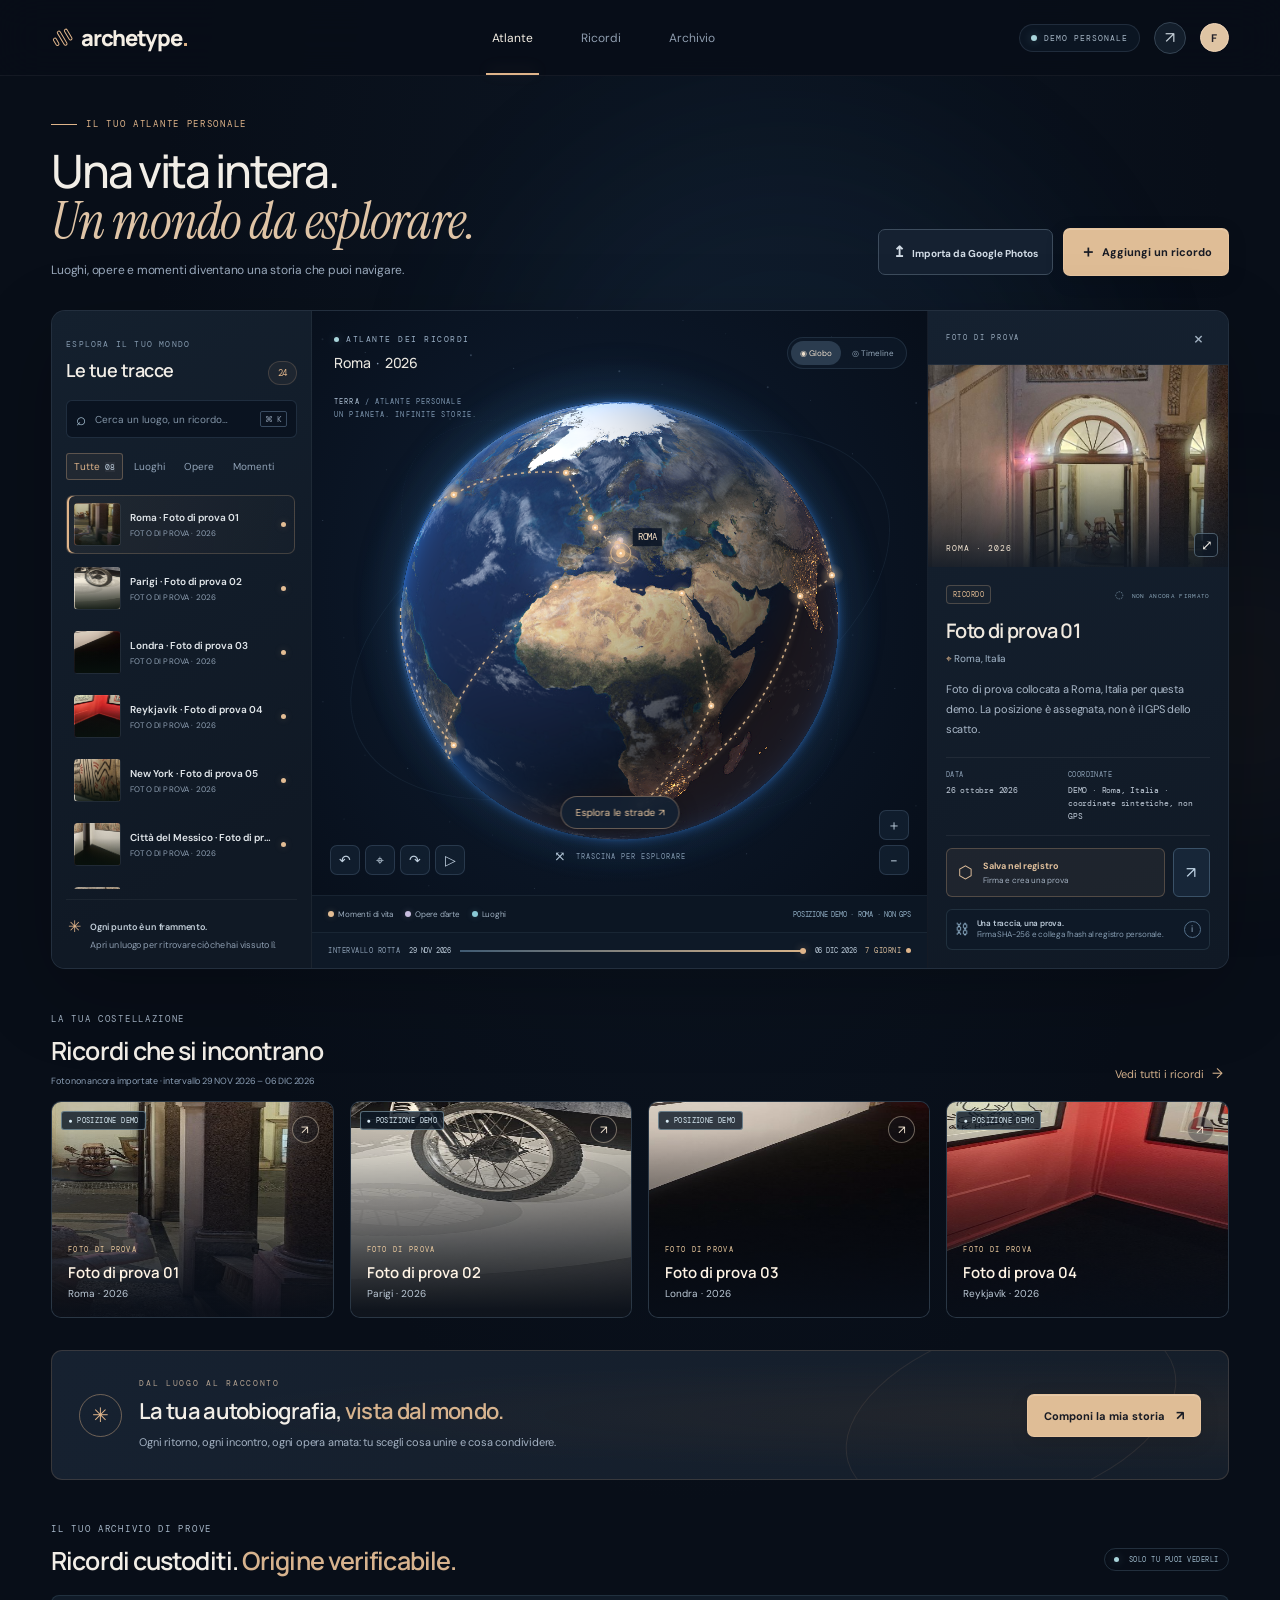
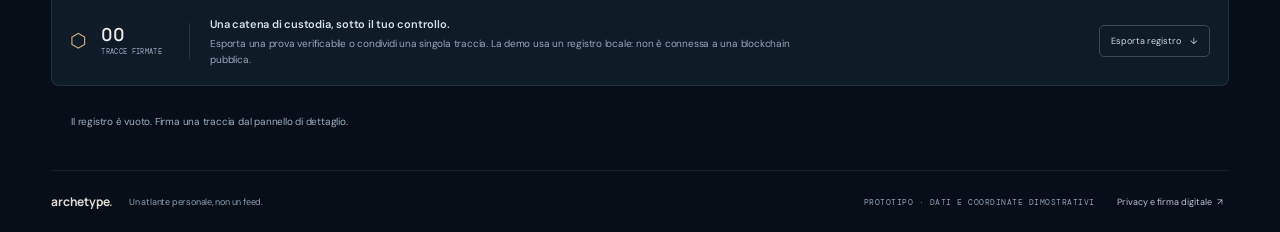
==== commit db943eee: "Add files via upload" ====
--- a/experience.html
+++ b/experience.html
@@ -10,6 +10,7 @@
     <link rel="preconnect" href="https://fonts.gstatic.com" crossorigin />
     <link href="https://fonts.googleapis.com/css2?family=DM+Mono:wght@400;500&family=DM+Sans:wght@400;500;600;700&family=Manrope:wght@400;500;600;700;800&display=swap" rel="stylesheet" />
     <link rel="stylesheet" href="experience.css" />
+    <script id="embedded-photo-data" type="application/json">[{"id":"shared-demo-photo-01","title":"Foto di prova 01","place":"Mondo","country":"","date":"26 ottobre 2026","year":2026,"lat":69.63586519368219,"lon":0,"type":"moments","typeLabel":"FOTO DI PROVA","tile":"rome","description":"Foto dimostrativa incorporata nella pagina e collocata su una posizione sintetica del globo; non rappresenta il GPS dello scatto.","coordinates":"69.6359, 0.0000","icon":"✳","imageUrl":"[data-uri]","isDemoPhoto":true,"hasGps":false,"locationSource":"demo-globe","demoPlace":"Posizione dimostrativa","capturedAt":"2026-10-26T22:22:59.420Z"},{"id":"shared-demo-photo-02","title":"Foto di prova 02","place":"Mondo","country":"","date":"26 ottobre 2026","year":2026,"lat":54.34091230386124,"lon":137.50776405003785,"type":"moments","typeLabel":"FOTO DI PROVA","tile":"rome","description":"Foto dimostrativa incorporata nella pagina e collocata su una posizione sintetica del globo; non rappresenta il GPS dello scatto.","coordinates":"54.3409, 137.5078","icon":"✳","imageUrl":"[data-uri]